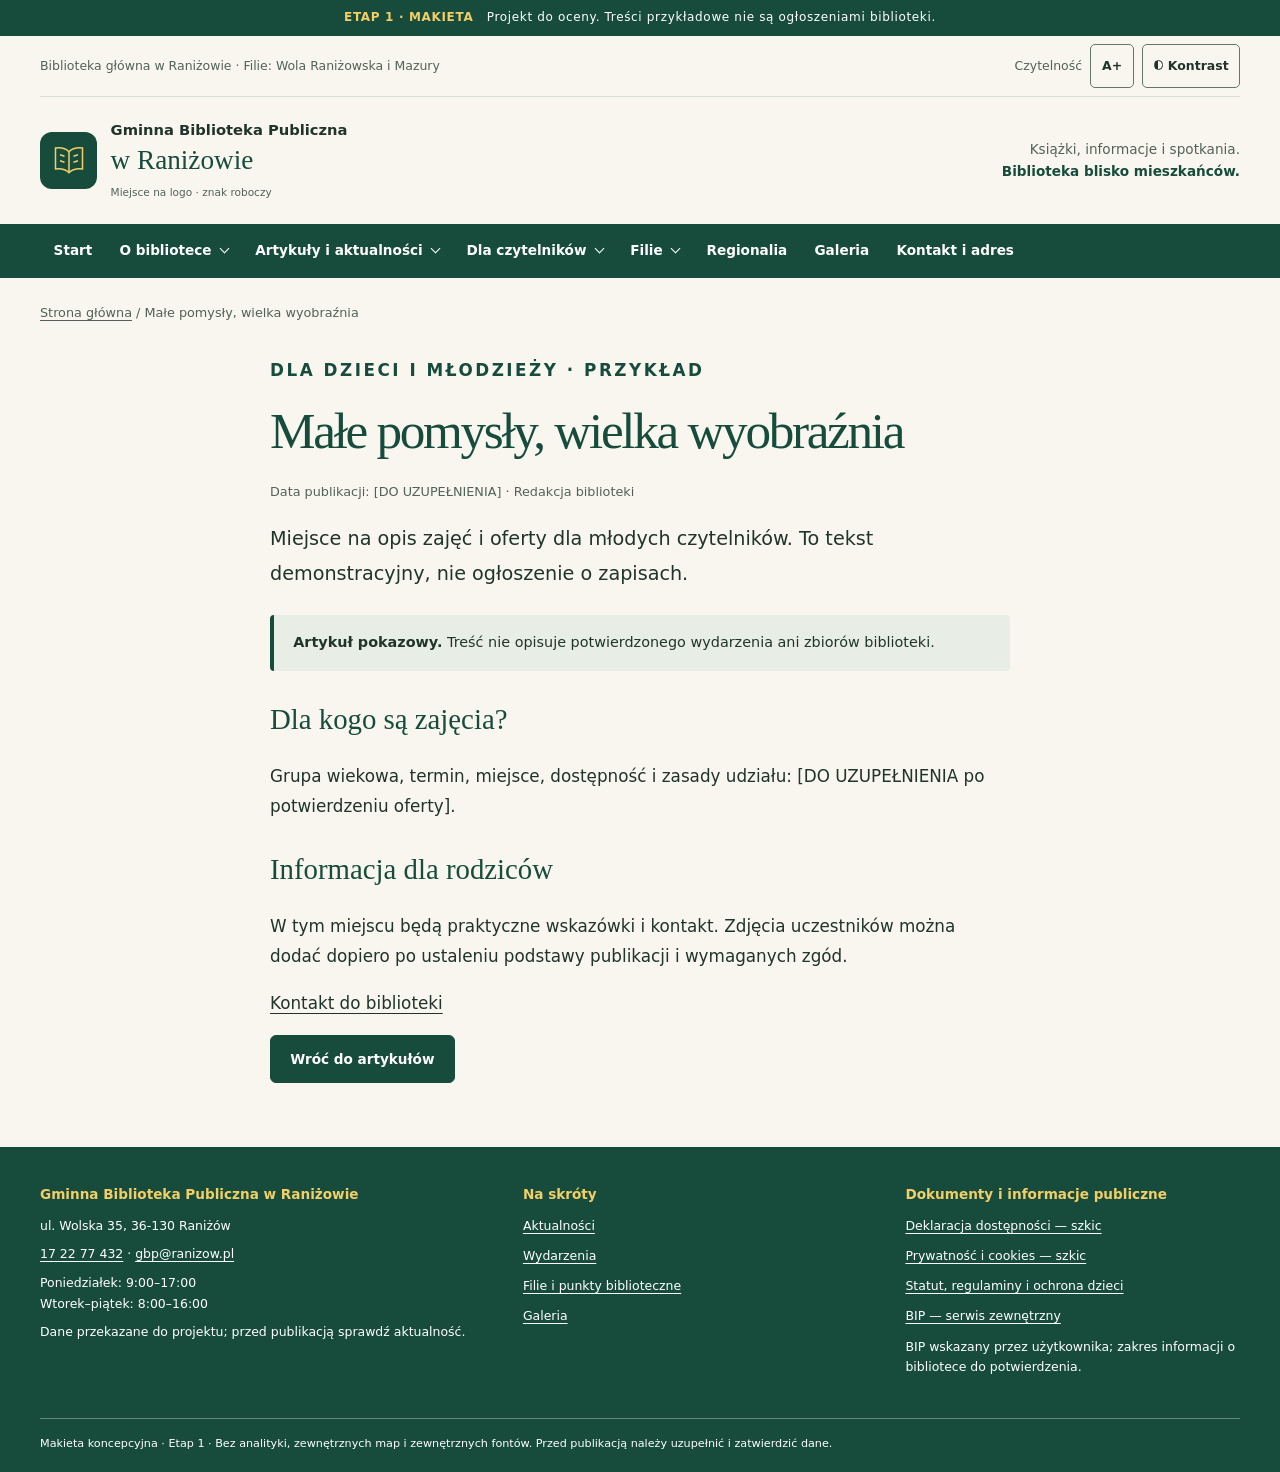
==== makieta/artykul-dzieci.html @ 9894805c "Dodaj makietę biblioteki z godzinami, menu i artykułami" ====
<!doctype html>
<html lang="pl">
<head>
  <meta charset="utf-8">
  <meta name="viewport" content="width=device-width, initial-scale=1">
  <meta name="robots" content="noindex, nofollow">
  <meta name="description" content="Makieta koncepcyjna strony Gminnej Biblioteki Publicznej w Raniżowie. Etap 1 — projekt układu i wyglądu.">
  <title>Małe pomysły, wielka wyobraźnia — makieta biblioteki</title>
  <link rel="stylesheet" href="styles.css">
  <script src="script.js" defer></script>
</head>
<body>
  <a class="skip-link" href="#tresc">Przejdź do treści</a>
  <div class="draft-bar"><span>ETAP 1 · MAKIETA</span> &nbsp; Projekt do oceny. Treści przykładowe nie są ogłoszeniami biblioteki.</div>
  <header>
    <div class="wrap utility"><p>Biblioteka główna w Raniżowie · Filie: Wola Raniżowska i Mazury</p>      <div class="accessibility" role="group" aria-label="Ustawienia czytelności">
        <span>Czytelność</span>
        <button id="font-size" type="button" aria-label="Powiększ tekst" aria-pressed="false">A+</button>
        <button id="contrast" type="button" aria-pressed="false"><span class="contrast-icon" aria-hidden="true"></span> <span>Kontrast</span></button>
      </div>
</div>
    <div class="wrap brand-row">      <a class="brand" href="#tresc" aria-label="Gminna Biblioteka Publiczna w Raniżowie — początek strony">
        <span class="brand-symbol" aria-hidden="true"><svg viewBox="0 0 48 48" fill="none" stroke="currentColor" stroke-width="2"><path d="M24 13c-5-5-11-6-18-5v28c7-1 13 0 18 5 5-5 11-6 18-5V8c-7-1-13 0-18 5Z"/><path d="M24 13v28M12 17l6 2m-6 6 6 2m12-8 6-2m-6 10 6-2"/></svg></span>
        <span class="brand-name">Gminna Biblioteka Publiczna<strong>w Raniżowie</strong><span class="brand-note">Miejsce na logo · znak roboczy</span></span>
      </a>

      <p class="header-message">Książki, informacje i spotkania.<br><strong>Biblioteka blisko mieszkańców.</strong></p>
      <button class="menu-toggle" type="button" aria-controls="menu" aria-expanded="true"><span class="menu-icon" aria-hidden="true"></span> Menu</button>
    </div>
    <div class="navigation-shell"><nav class="nav wrap" id="menu" aria-label="Menu główne">
      <a href="index.html">Start</a>
      <details class="nav-group"><summary>O bibliotece</summary><div class="submenu">
        <a href="informacje.html#o-bibliotece">O nas</a><a href="informacje.html#historia">Historia biblioteki</a><a href="informacje.html#pracownicy">Struktura i pracownicy</a><a href="informacje.html#statut">Statut</a><a href="informacje.html#projekty">Projekty i dofinansowania</a>
      </div></details>
      <details class="nav-group"><summary>Artykuły i aktualności</summary><div class="submenu">
        <a href="artykuly.html">Wszystkie artykuły</a><a href="artykuly.html?kategoria=wydarzenia">Wydarzenia</a><a href="artykuly.html?kategoria=dorosli">Nowości dla dorosłych</a><a href="artykuly.html?kategoria=dzieci">Dla dzieci i młodzieży</a><a href="artykuly.html?kategoria=recenzje">Recenzje</a><a href="artykuly.html?kategoria=ogloszenia">Ogłoszenia</a>
      </div></details>
      <details class="nav-group"><summary>Dla czytelników</summary><div class="submenu">
        <a href="index.html#godziny">Godziny otwarcia</a><a href="informacje.html#zapisy">Jak się zapisać</a><a href="informacje.html#uslugi">Oferta i usługi</a><a href="informacje.html#regulamin">Regulamin i cennik</a><a href="index.html#wydarzenia">Kalendarz wydarzeń</a>
      </div></details>
      <details class="nav-group"><summary>Filie</summary><div class="submenu"><a href="index.html#filia-wola">Wola Raniżowska</a><a href="index.html#filia-mazury">Mazury</a></div></details>
      <a href="index.html#regionalia">Regionalia</a><a href="index.html#galeria">Galeria</a>
      <a href="index.html#kontakt">Kontakt i adres</a>
    </nav></div>
  </header><main id="tresc" tabindex="-1" class="wrap document-main"><p class="breadcrumbs"><a href="index.html">Strona główna</a> / Małe pomysły, wielka wyobraźnia</p><article class="article-detail"><p class="eyebrow">Dla dzieci i młodzieży · przykład</p><h1>Małe pomysły, wielka wyobraźnia</h1><p class="article-meta">Data publikacji: [DO UZUPEŁNIENIA] · Redakcja biblioteki</p><p class="article-lead">Miejsce na opis zajęć i oferty dla młodych czytelników. To tekst demonstracyjny, nie ogłoszenie o zapisach.</p><div class="draft-notice"><strong>Artykuł pokazowy.</strong> Treść nie opisuje potwierdzonego wydarzenia ani zbiorów biblioteki.</div><h2>Dla kogo są zajęcia?</h2><p>Grupa wiekowa, termin, miejsce, dostępność i zasady udziału: [DO UZUPEŁNIENIA po potwierdzeniu oferty].</p><h2>Informacja dla rodziców</h2><p>W tym miejscu będą praktyczne wskazówki i kontakt. Zdjęcia uczestników można dodać dopiero po ustaleniu podstawy publikacji i wymaganych zgód.</p><p><a href="index.html#kontakt">Kontakt do biblioteki</a></p><a class="button" href="artykuly.html">Wróć do artykułów</a></article></main>  <footer><div class="wrap"><div class="footer-grid">
    <section aria-labelledby="contact-title"><h2 id="contact-title">Gminna Biblioteka Publiczna w Raniżowie</h2><p>ul. Wolska 35, 36-130 Raniżów</p><p><a href="tel:+48172277432">17 22 77 432</a> · <a href="mailto:gbp@ranizow.pl">gbp@ranizow.pl</a></p><p>Poniedziałek: 9:00–17:00<br>Wtorek–piątek: 8:00–16:00</p><p>Dane przekazane do projektu; przed publikacją sprawdź aktualność.</p></section>
    <section aria-labelledby="shortcuts-title"><h2 id="shortcuts-title">Na skróty</h2><ul><li><a href="artykuly.html">Aktualności</a></li><li><a href="index.html#wydarzenia">Wydarzenia</a></li><li><a href="index.html#filie">Filie i punkty biblioteczne</a></li><li><a href="index.html#galeria">Galeria</a></li></ul></section>
    <section aria-labelledby="public-title"><h2 id="public-title">Dokumenty i informacje publiczne</h2><ul><li><a href="deklaracja-dostepnosci.html">Deklaracja dostępności — szkic</a></li><li><a href="prywatnosc.html">Prywatność i cookies — szkic</a></li><li><a href="informacje.html#statut">Statut, regulaminy i ochrona dzieci</a></li><li><a href="https://bip.ranizow.pl/6742,6744/6744/">BIP — serwis zewnętrzny</a></li></ul><p class="footer-pending">BIP wskazany przez użytkownika; zakres informacji o bibliotece do potwierdzenia.</p></section>
  </div><div class="footer-note">Makieta koncepcyjna · Etap 1 · Bez analityki, zewnętrznych map i zewnętrznych fontów. Przed publikacją należy uzupełnić i zatwierdzić dane.</div></div></footer>
  <div class="sr-only" id="announcements" role="status" aria-live="polite"></div>
</body>
</html>
---- makieta/styles.css ----
:root {
  --green: #174C3C;
  --green-hover: #10382C;
  --ink: #20342B;
  --muted: #526258;
  --yellow: #F2CF66;
  --cream: #F8F6EF;
  --paper: #FFFFFF;
  --pale: #E8EEE5;
  --line: #D8DED4;
  --control-border: #64766A;
  --font-scale: 1;
  font-size: calc(100% * var(--font-scale));
}
* { box-sizing: border-box; }
html { scroll-behavior: smooth; scroll-padding-top: 1rem; }
body { margin: 0; background: var(--cream); color: var(--ink); font-family: system-ui, -apple-system, "Segoe UI", sans-serif; line-height: 1.65; overflow-wrap: anywhere; }
main *, header *, footer * { min-width: 0; }
a { color: inherit; text-underline-offset: .25em; }
button { font: inherit; cursor: pointer; }
button, a { -webkit-tap-highlight-color: transparent; }
button:focus-visible, a:focus-visible, [tabindex]:focus-visible { outline: 3px solid var(--green); outline-offset: 5px; }
button:disabled { cursor: default; opacity: 1; }
.wrap { width: min(1200px, calc(100% - 80px)); margin-inline: auto; }
.skip-link { position: absolute; z-index: 10; left: 1rem; top: -8rem; background: var(--yellow); color: var(--ink); padding: 1rem; }
.skip-link:focus { top: 1rem; }
.draft-bar { background: var(--green); color: var(--paper); text-align: center; font-size: .75rem; letter-spacing: .055em; padding: .5rem 1rem; }
.draft-bar span { color: var(--yellow); font-weight: 750; }
.utility { display: flex; justify-content: space-between; align-items: center; gap: 1rem; padding-block: .5rem; border-bottom: 1px solid var(--line); font-size: .78rem; color: var(--muted); }
.utility p { margin: 0; }
.utility strong { color: var(--green); }
.accessibility { display: flex; flex-wrap: wrap; align-items: center; gap: .5rem; }
.accessibility button { background: transparent; border: 1px solid var(--control-border); border-radius: 5px; color: var(--ink); min-width: 44px; min-height: 44px; padding: .3rem .65rem; font-weight: 650; }
.accessibility button[aria-pressed="true"] { background: var(--yellow); color: var(--ink); }
.arrow { display: inline-block; width: .9em; height: .9em; vertical-align: baseline; flex-shrink: 0; }
.contrast-icon { display: inline-block; width: .8em; height: .8em; border: 1px solid currentColor; border-radius: 50%; background: linear-gradient(90deg, currentColor 50%, transparent 50%); }
.menu-icon { display: inline-block; width: .85em; height: .7em; border-block: 1.5px solid currentColor; background: linear-gradient(currentColor, currentColor) center / 100% 1.5px no-repeat; }
.brand-row { display: flex; align-items: center; justify-content: space-between; gap: 1.5rem; padding-block: 1.4rem; }
.brand { display: flex; align-items: center; gap: .85rem; text-decoration: none; }
.brand-symbol { display: grid; place-items: center; width: 57px; height: 57px; flex: 0 0 auto; border-radius: 12px; background: var(--green); color: var(--yellow); }
.brand-symbol svg { width: 36px; height: 36px; }
.brand-name { font-size: .92rem; font-weight: 600; line-height: 1.45; }
.brand-name strong { display: block; color: var(--green); font-family: Georgia, serif; font-size: 1.7rem; font-weight: 500; }
.brand-note { font-size: .66rem; color: var(--muted); font-weight: 400; }
.nav { display: flex; align-items: center; gap: 1.5rem; font-size: .85rem; font-weight: 650; }
.nav a { padding-block: .7rem; text-decoration: none; }
.nav a:hover { text-decoration: underline; }
.nav .nav-contact { border: 1px solid var(--control-border); border-radius: 6px; padding: .65rem 1rem; }
.menu-toggle { display: none; background: var(--paper); border: 1px solid var(--control-border); color: var(--ink); border-radius: 6px; min-height: 44px; padding: .5rem 1rem; }
.hero { display: grid; grid-template-columns: minmax(0, 1.08fr) minmax(0, 1fr); min-height: 465px; margin-top: 1rem; border: 1px solid var(--line); border-radius: 12px; overflow: hidden; }
.hero-copy { padding: 3rem 3.3rem; display: flex; flex-direction: column; justify-content: center; align-items: flex-start; }
.eyebrow { margin: 0 0 1rem; color: var(--green); text-transform: uppercase; letter-spacing: .15em; font-size: .7rem; font-weight: 800; }
h1, h2, h3 { font-family: Georgia, "Times New Roman", serif; font-weight: 400; color: var(--green); line-height: 1.17; }
h1 { font-size: clamp(2.7rem, 4.1vw, 4rem); letter-spacing: -.045em; margin: 0 0 1.2rem; }
.hero-copy > p:not(.eyebrow) { font-size: .95rem; max-width: 35ch; color: var(--muted); margin: 0 0 1.7rem; }
.button { display: inline-flex; justify-content: center; align-items: center; gap: 1.3rem; min-height: 48px; text-decoration: none; background: var(--green); color: var(--paper); border: 1px solid var(--green); border-radius: 6px; padding: .7rem 1.2rem; font-size: .85rem; font-weight: 650; }
.button:hover { background: var(--green-hover); }
.hero-art { position: relative; background: var(--pale); display: flex; align-items: center; justify-content: center; padding: 1.2rem; }
.hero-art svg { width: 100%; max-height: 420px; }
.art-caption { position: absolute; bottom: 1rem; right: 1.4rem; font-size: .65rem; color: var(--muted); letter-spacing: .06em; }
.quick-links { display: grid; grid-template-columns: repeat(3, 1fr); gap: 1rem; margin-top: 1.2rem; }
.quick-card { display: flex; gap: .9rem; align-items: flex-start; padding: 1.1rem 1.25rem; background: var(--paper); border: 1px solid var(--line); border-radius: 8px; }
.quick-card svg { width: 25px; height: 25px; flex: 0 0 auto; color: var(--green); margin-top: .2rem; }
.quick-card h2 { font-family: inherit; font-weight: 700; font-size: .85rem; margin: 0 0 .25rem; }
.quick-card p { margin: 0; font-size: .75rem; color: var(--muted); }
.quick-card a { font-size: .75rem; font-weight: 650; }
.section { padding-block: 3.7rem .5rem; }
.section-heading { display: flex; align-items: flex-end; justify-content: space-between; gap: 1rem; margin-bottom: 1.6rem; }
.section-heading .eyebrow { margin-bottom: .5rem; }
.section-heading h2 { font-size: 2.25rem; letter-spacing: -.025em; margin: 0; }
.section-heading > p { font-size: .8rem; color: var(--muted); margin: 0; }
.text-link { font-size: .82rem; font-weight: 650; color: var(--green); }
.news-grid { display: grid; grid-template-columns: repeat(3, 1fr); gap: 1.3rem; }
.news-card { background: var(--paper); border: 1px solid var(--line); border-radius: 8px; overflow: hidden; }
.news-art { height: 176px; display: grid; place-items: center; position: relative; overflow: hidden; }
.news-art svg { height: 100%; width: 100%; }
.art-sage { background: #DCE5D9; }
.art-gold { background: #EBD88D; }
.art-peach { background: #EEDDD0; }
.news-body { padding: 1.4rem; }
.tag { display: inline-block; font-size: .65rem; letter-spacing: .06em; text-transform: uppercase; color: var(--green); font-weight: 800; }
.news-body h3 { font-size: 1.45rem; margin: .6rem 0; }
.news-body p { color: var(--muted); font-size: .83rem; margin: 0 0 1.1rem; }
.sample-note { font-size: .69rem; color: var(--muted); display: block; border-top: 1px solid var(--line); padding-top: .7rem; }
.books-panel { background: var(--pale); border: 1px solid var(--line); border-radius: 10px; padding: 2rem; }
.book-grid { display: grid; grid-template-columns: repeat(4, minmax(0, 1fr)); gap: 1.5rem; }
.book { text-align: center; }
.cover { width: min(100%, 145px); aspect-ratio: 2/2.8; margin: 0 auto .85rem; border-radius: 2px 6px 6px 2px; box-shadow: 8px 9px 0 #20342B12; position: relative; display: flex; flex-direction: column; justify-content: center; align-items: center; padding: 1rem; border-left: 6px solid #20342B20; }
.cover::after { content: ''; position: absolute; inset: 10px; border: 1px solid currentColor; opacity: .4; }
.cover span { font-size: .55rem; text-transform: uppercase; letter-spacing: .12em; }
.cover strong { font: 400 1.5rem/1.2 Georgia, serif; margin: .9rem 0; }
.cover-green { background: var(--green); color: #fff; }
.cover-gold { background: var(--yellow); color: var(--ink); }
.cover-red { background: #7B3931; color: #fff; }
.cover-blue { background: #284E60; color: #fff; }
.book h3 { margin: 0 0 .25rem; font: 700 .84rem/1.5 system-ui, sans-serif; }
.book p { margin: 0; font-size: .72rem; color: var(--muted); }
.notice { margin: 1.25rem 0 0; font-size: .75rem; color: var(--muted); }
.events-about { display: grid; grid-template-columns: 1.12fr 1fr; gap: 3rem; padding-top: 3.7rem; }
.events-about .section { padding-top: 0; }
.event { display: flex; gap: 1rem; align-items: center; border-top: 1px solid var(--line); padding-block: 1.25rem; }
.event-date { flex: 0 0 64px; width: 64px; min-height: 68px; border-radius: 6px; padding: .7rem .4rem; display: grid; place-content: center; text-align: center; background: var(--yellow); color: var(--ink); font-size: .6rem; font-weight: 750; letter-spacing: .02em; line-height: 1.5; }
.event h3 { font-size: 1.2rem; margin: 0 0 .35rem; }
.event p { margin: 0; color: var(--muted); font-size: .75rem; }
.about { border-radius: 10px; background: var(--green); color: var(--paper); padding: 2.5rem; position: relative; overflow: hidden; }
.about .eyebrow { color: var(--yellow); }
.about h2 { color: var(--paper); font-size: 2.1rem; margin: 0 0 1rem; }
.about p:not(.eyebrow) { font-size: .85rem; }
.about a { display: inline-block; margin-top: .5rem; font-size: .85rem; color: var(--yellow); }
.about .line-art { display: block; width: 100%; height: 95px; margin-top: 1rem; color: var(--yellow); }
.gallery-grid { display: grid; grid-template-columns: 1.4fr 1fr 1fr; gap: 1rem; }
.gallery-placeholder { margin: 0; min-height: 180px; background: var(--pale); border: 1px dashed var(--control-border); border-radius: 8px; display: flex; flex-direction: column; align-items: center; justify-content: center; gap: .5rem; text-align: center; padding: 1.5rem; }
.gallery-placeholder svg { color: var(--green); width: 32px; height: 32px; }
.gallery-placeholder figcaption { font-size: .8rem; }
.gallery-placeholder span { display: block; color: var(--muted); font-size: .68rem; }
.branches { display: grid; grid-template-columns: 1fr 1fr; gap: 2rem; background: var(--paper); border: 1px solid var(--line); border-radius: 10px; padding: 2rem; margin-bottom: 3.5rem; }
.branches h2 { font-size: 1.9rem; margin: 0 0 .7rem; }
.branches p { color: var(--muted); font-size: .83rem; margin: 0; }
.branch-details { border-left: 1px solid var(--line); padding-left: 2rem; }
.branch-details strong { font-size: .85rem; }
footer { background: var(--green); color: var(--paper); padding-block: 2.5rem 1.2rem; }
.footer-grid { display: grid; grid-template-columns: 1.3fr 1fr 1fr; gap: 3rem; }
footer h2 { color: var(--yellow); font-family: inherit; font-size: .85rem; font-weight: 650; margin: 0 0 .8rem; }
footer p, footer a, footer li { font-size: .78rem; }
footer p { margin: 0 0 .5rem; }
footer ul { list-style: none; padding: 0; margin: 0; }
footer li { margin-bottom: .6rem; }
footer a:focus-visible { outline-color: var(--yellow); }
.footer-note { border-top: 1px solid #FFFFFF55; margin-top: 2rem; padding-top: 1rem; font-size: .7rem; color: var(--paper); }
.pending { color: var(--muted); font-size: .75rem; }
.footer-pending { color: var(--paper); }
.sr-only { position: absolute; width: 1px; height: 1px; padding: 0; margin: -1px; overflow: hidden; clip-path: inset(50%); white-space: nowrap; border: 0; }
body.high-contrast { --green: #FFFFFF; --green-hover: #FFFF00; --ink: #FFFFFF; --muted: #FFFFFF; --yellow: #FFFF00; --cream: #000000; --paper: #000000; --pale: #000000; --line: #FFFFFF; --control-border: #FFFFFF; }
.high-contrast .draft-bar, .high-contrast footer, .high-contrast .about, .high-contrast .brand-symbol, .high-contrast .button { background: #000; color: #FFF; border: 1px solid #FFF; }
.high-contrast .draft-bar span, .high-contrast .about h2, .high-contrast .about .eyebrow, .high-contrast footer h2, .high-contrast .about a { color: #FFFF00; }
.high-contrast .event-date, .high-contrast .accessibility button[aria-pressed="true"] { background: #FFFF00; color: #000; }
.high-contrast .hero-art, .high-contrast .news-art { background: #000; }
.high-contrast .hero-art > svg, .high-contrast .news-art > svg { opacity: .85; }
.high-contrast .cover { background: #000; color: #FFF; border: 1px solid #FFF; }
.high-contrast .art-caption { background: #000; }
.high-contrast .footer-pending, .high-contrast .footer-note { color: #FFF; }
.high-contrast :focus-visible { outline-color: #FFFF00; }
@media (min-width: 1600px) { .hero { min-height: 500px; } }
@media (max-width: 1100px) {
  .nav { gap: 1rem; font-size: .78rem; }
  .brand-name { font-size: .8rem; }
  .brand-name strong { font-size: 1.5rem; }
  .hero-copy { padding: 2.5rem; }
}
@media (max-width: 900px) {
  .wrap { width: calc(100% - 40px); }
  .brand-row { flex-wrap: wrap; }
  .menu-toggle { display: block; }
  .nav { width: 100%; flex-wrap: wrap; font-size: .9rem; gap: .75rem 1.5rem; }
  .js .nav[data-open="false"] { display: none; }
  .hero-copy { padding: 2rem; }
  h1 { font-size: 2.8rem; }
  .hero { min-height: 410px; }
  .quick-links { gap: .6rem; }
  .quick-card { padding: 1rem; }
  .events-about { gap: 1.5rem; }
  .section-heading h2 { font-size: 2rem; }
  .news-body { padding: 1rem; }
  .footer-grid { gap: 1.5rem; }
}
@media (max-width: 650px) {
  .wrap { width: calc(100% - 32px); }
  .draft-bar { font-size: .65rem; }
  .utility { flex-direction: column; align-items: flex-start; gap: .35rem; }
  .accessibility { width: 100%; justify-content: space-between; }
  .brand-row { padding-block: 1rem; gap: 1rem .5rem; }
  .brand-name { font-size: .7rem; }
  .brand-name strong { font-size: 1.35rem; }
  .brand-symbol { width: 43px; height: 47px; border-radius: 8px; }
  .brand-symbol svg { width: 28px; }
  .brand { gap: .5rem; }
  .menu-toggle { padding-inline: .6rem; font-size: .8rem; }
  .nav { flex-direction: column; align-items: stretch; gap: .25rem; }
  .nav a { display: block; min-height: 44px; }
  .hero { grid-template-columns: minmax(0, 1fr); margin-top: .3rem; }
  .hero-copy { padding: 2rem 1.5rem; }
  h1 { font-size: 2.8rem; }
  .hero-art { min-height: 250px; }
  .hero-art svg { max-height: 280px; }
  .quick-links, .news-grid, .events-about, .branches, .footer-grid { grid-template-columns: 1fr; }
  .quick-links { gap: .6rem; }
  .quick-card { padding: 1rem; }
  .quick-card h2 { font-size: .95rem; }
  .quick-card p, .quick-card a { font-size: .85rem; }
  .quick-card a { display: inline-block; padding-block: .5rem; min-height: 44px; }
  .section { padding-top: 2.5rem; }
  .section-heading { align-items: flex-start; flex-direction: column; gap: .6rem; }
  .news-art { height: 200px; }
  .news-body { padding: 1.4rem; }
  .news-body h3 { font-size: 1.65rem; }
  .book-grid { grid-template-columns: repeat(2, minmax(0, 1fr)); gap: 1.5rem .8rem; }
  .books-panel { padding: 1.25rem; }
  .cover { max-width: 125px; padding: .7rem; }
  .cover strong { font-size: 1.25rem; }
  .events-about { padding-top: 2.5rem; }
  .about { padding: 2rem 1.5rem; }
  .gallery-grid { grid-template-columns: 1fr; }
  .gallery-placeholder { min-height: 150px; }
  .branches { padding: 1.5rem; gap: 1.5rem; margin-bottom: 2.5rem; }
  .branch-details { border-left: 0; padding-left: 0; border-top: 1px solid var(--line); padding-top: 1rem; }
  .footer-grid { gap: 1.5rem; }
  footer a { display: inline-block; padding-block: .3rem; min-height: 44px; }
}
@media (prefers-reduced-motion: reduce) { html { scroll-behavior: auto; } }

/* Poprawiony układ: informacje o wizycie przed artykułami i pozostałymi sekcjami. */
.header-message { margin: 0; font-size: .85rem; color: var(--muted); text-align: right; }
.header-message strong { color: var(--green); }
.navigation-shell { background: var(--green); }
.nav { align-items: stretch; gap: 0; color: #FFFFFF; font-size: .85rem; flex-wrap: wrap; }
.nav > a, .nav-group > summary { display: flex; align-items: center; min-height: 54px; padding: .8rem .85rem; }
.nav > a:hover, .nav-group > summary:hover, .nav-group[open] > summary { background: var(--green-hover); }
.nav :focus-visible { outline-color: var(--yellow); outline-offset: -4px; }
.nav-group { position: relative; }
.nav-group > summary { cursor: pointer; list-style: none; gap: .6rem; font-weight: 650; }
.nav-group > summary::-webkit-details-marker { display: none; }
.nav-group > summary::after { content: ''; border: solid currentColor; border-width: 0 1.5px 1.5px 0; padding: 3px; transform: rotate(45deg); margin-top: -4px; }
.nav-group[open] > summary::after { transform: rotate(225deg); margin-top: 3px; }
.submenu { position: absolute; z-index: 5; left: 0; top: 100%; min-width: 265px; width: max-content; max-width: 330px; background: var(--paper); color: var(--ink); border: 1px solid var(--control-border); box-shadow: 0 12px 20px #20342B15; border-radius: 0 0 6px 6px; padding: .5rem; }
.submenu a { display: block; min-height: 44px; padding: .65rem .8rem; white-space: normal; }
.submenu a:hover { background: var(--pale); }
.submenu a:focus-visible { outline-color: var(--green); }
.visit-intro { padding-top: 2rem; padding-bottom: 1.3rem; }
.visit-intro .eyebrow { margin-bottom: .4rem; }
.visit-intro h1 { font-size: clamp(2rem, 3vw, 2.8rem); letter-spacing: -.025em; margin: 0 0 .5rem; }
.visit-intro > p:last-child { color: var(--muted); margin: 0; font-size: .95rem; }
.visit-grid { display: grid; grid-template-columns: minmax(0, 1.1fr) repeat(2, minmax(0, 1fr)); gap: 1rem; }
.visit-card { background: var(--paper); border: 1px solid var(--line); border-radius: 8px; padding: 1.5rem; }
.card-kicker { font-size: .67rem; font-weight: 750; text-transform: uppercase; letter-spacing: .1em; color: var(--muted); margin-bottom: .7rem; }
.visit-card h2 { font-size: 1.9rem; margin: 0 0 1.2rem; }
.visit-card p { font-size: .85rem; }
.visit-card a { display: inline-block; min-height: 44px; padding-block: .5rem; font-size: .85rem; font-weight: 650; }
.hours-card { background: var(--green); color: #FFFFFF; border-color: var(--green); }
.hours-card h2, .hours-card .card-kicker, .hours-card .notice { color: #FFFFFF; }
.hours-card a { color: var(--yellow); }
.hours-card :focus-visible { outline-color: var(--yellow); }
table { border-collapse: collapse; width: 100%; font-size: .85rem; }
th { text-align: left; font-weight: 550; }
td { text-align: right; }
th, td { padding: .35rem 0; vertical-align: top; }
.hours-card tr + tr { border-top: 1px solid #FFFFFF40; }
.visit-card .notice { font-size: .74rem; }
.visit-lead { font-weight: 650; }
.visit-details { margin: 0; }
.visit-details dt { color: var(--muted); font-size: .75rem; margin-top: 1rem; }
.visit-details dd { margin: .15rem 0 0; font-size: .95rem; font-weight: 650; }
.visit-details .contact-value { font-size: 1.4rem; }
.visit-details dd a { font-size: inherit; }
.service-strip { display: flex; flex-wrap: wrap; align-items: center; justify-content: space-between; gap: .5rem 1.5rem; padding: .8rem 1.25rem; background: var(--pale); border-radius: 6px; margin-top: 1rem; font-size: .82rem; }
.service-strip a { display: inline-block; padding-block: .3rem; min-height: 44px; }
.service-strip .catalog-links { display: flex; flex-wrap: wrap; gap: .5rem 1.5rem; }
.editorial-layout { display: grid; grid-template-columns: minmax(0, 1fr) 260px; gap: 2rem; align-items: start; padding-top: 2.5rem; }
.articles-home { padding-top: 0; }
.articles-home .section-heading h2 { font-size: 2rem; }
.articles-home .news-grid { grid-template-columns: repeat(2, minmax(0, 1fr)); }
.articles-home .news-card:first-child { grid-column: 1 / -1; display: grid; grid-template-columns: minmax(0, .9fr) minmax(0, 1fr); }
.articles-home .news-card:first-child .news-art { height: 100%; min-height: 220px; }
.articles-home .news-card:first-child .news-art svg { max-height: 270px; }
.articles-home .news-card:first-child h3 { font-size: 1.8rem; }
.news-body h3 a { text-decoration: none; }
.news-body h3 a:hover { text-decoration: underline; }
.read-link { display: inline-block; padding-block: .5rem; margin-bottom: .6rem; min-height: 44px; font-size: .85rem; color: var(--green); font-weight: 700; }
.button-small { font-size: .78rem; padding: .5rem .8rem; min-height: 44px; }
.reader-sidebar { display: grid; gap: 1rem; }
.side-card { background: var(--paper); border: 1px solid var(--line); border-radius: 8px; padding: 1.4rem; }
.side-card h2 { font-size: 1.5rem; margin: 0 0 .8rem; }
.side-card ul { list-style: none; padding: 0; margin: 0; }
.side-card li + li { border-top: 1px solid var(--line); }
.side-card a { display: block; min-height: 44px; padding-block: .7rem; font-size: .8rem; }
.side-card p { font-size: .85rem; }
.side-notice { background: var(--yellow); color: var(--ink); border-color: var(--control-border); }
.side-notice .sample-note { color: var(--ink); border-color: var(--control-border); }
.branch-grid { display: grid; grid-template-columns: repeat(2, minmax(0, 1fr)); gap: 1.5rem; }
.branch-card { padding: 1.5rem; background: var(--paper); border: 1px solid var(--line); border-radius: 8px; }
.branch-card h3 { font-size: 1.6rem; margin: 0 0 .8rem; }
.branch-card p { font-size: .85rem; }
.branch-card table { margin-block: 1rem; }
.branch-card tr + tr { border-top: 1px solid var(--line); }
.branch-card .button { margin-top: .5rem; }
.branches-intro { margin-bottom: 1.4rem; color: var(--muted); font-size: .9rem; }
.branch-section { padding-bottom: 3.5rem; }
.document-main { padding-top: 1.5rem; padding-bottom: 4rem; min-height: 50vh; }
.breadcrumbs { color: var(--muted); font-size: .8rem; margin: 0 0 2rem; }
.document-heading { max-width: 760px; margin-bottom: 1.5rem; }
.document-main h1 { font-size: clamp(2rem, 4vw, 3.2rem); }
.filter-group { display: flex; flex-wrap: wrap; gap: .6rem; margin-bottom: 1rem; }
.filter-group button { background: var(--paper); border: 1px solid var(--control-border); border-radius: 5px; color: var(--green); font-size: .85rem; padding: .65rem 1rem; min-height: 44px; }
.filter-group button[aria-pressed="true"] { background: var(--green); color: #FFFFFF; }
#article-count { font-size: .85rem; color: var(--muted); }
.article-detail { max-width: 740px; margin-inline: auto; }
.article-detail h2 { font-size: 1.8rem; margin-top: 2rem; }
.article-detail > p, .document-sections p { font-size: 1.05rem; line-height: 1.8; }
.article-detail .article-meta { color: var(--muted); font-size: .8rem; }
.article-detail .article-lead { font-size: 1.2rem; }
.draft-notice { background: var(--pale); border-left: 4px solid var(--green); border-radius: 4px; padding: 1rem 1.2rem; margin-block: 1.5rem; font-size: .9rem; }
.document-sections { max-width: 760px; }
.document-sections section { padding-block: 1rem; border-bottom: 1px solid var(--line); }
.document-sections h2 { font-size: 1.8rem; }
[hidden] { display: none !important; }
.high-contrast .navigation-shell, .high-contrast .nav-group > summary:hover { background: #000000; }
.high-contrast .nav { color: #FFFFFF; border: 1px solid #FFFFFF; }
.high-contrast .hours-card { background: #000000; border-color: #FFFFFF; }
.high-contrast .side-notice { background: #000000; color: #FFFFFF; }
.high-contrast .filter-group button[aria-pressed="true"] { background: #FFFF00; color: #000000; }
@media (max-width: 1050px) {
  .nav > a, .nav-group > summary { padding-inline: .7rem; }
  .editorial-layout { grid-template-columns: minmax(0, 1fr) 225px; gap: 1rem; }
  .visit-card { padding: 1.1rem; }
  .visit-card h2 { font-size: 1.65rem; }
}
@media (max-width: 900px) {
  .header-message { display: none; }
  .nav { flex-direction: column; align-items: stretch; padding-block: .5rem; }
  .nav > a, .nav-group > summary { min-height: 48px; padding: .8rem; }
  .submenu { position: static; width: 100%; min-width: 0; max-width: none; box-shadow: none; border-radius: 4px; }
  .visit-grid { grid-template-columns: repeat(2, minmax(0, 1fr)); }
  .hours-card { grid-column: 1/-1; }
  .hours-card table { max-width: 600px; }
  .editorial-layout { grid-template-columns: minmax(0, 1fr); }
  .reader-sidebar { grid-template-columns: repeat(2, minmax(0, 1fr)); }
}
@media (max-width: 650px) {
  .visit-intro { padding-top: 1.5rem; }
  .visit-grid, .branch-grid { grid-template-columns: minmax(0, 1fr); }
  .visit-card { padding: 1.4rem; }
  .visit-card h2 { font-size: 1.9rem; }
  .articles-home .news-grid { grid-template-columns: minmax(0, 1fr); }
  .articles-home .news-card:first-child { display: block; }
  .articles-home .news-card:first-child .news-art { height: 200px; min-height: 0; }
  .reader-sidebar { grid-template-columns: minmax(0, 1fr); }
  .editorial-layout { padding-top: 2rem; }
  .branch-section { padding-bottom: 2.5rem; }
}
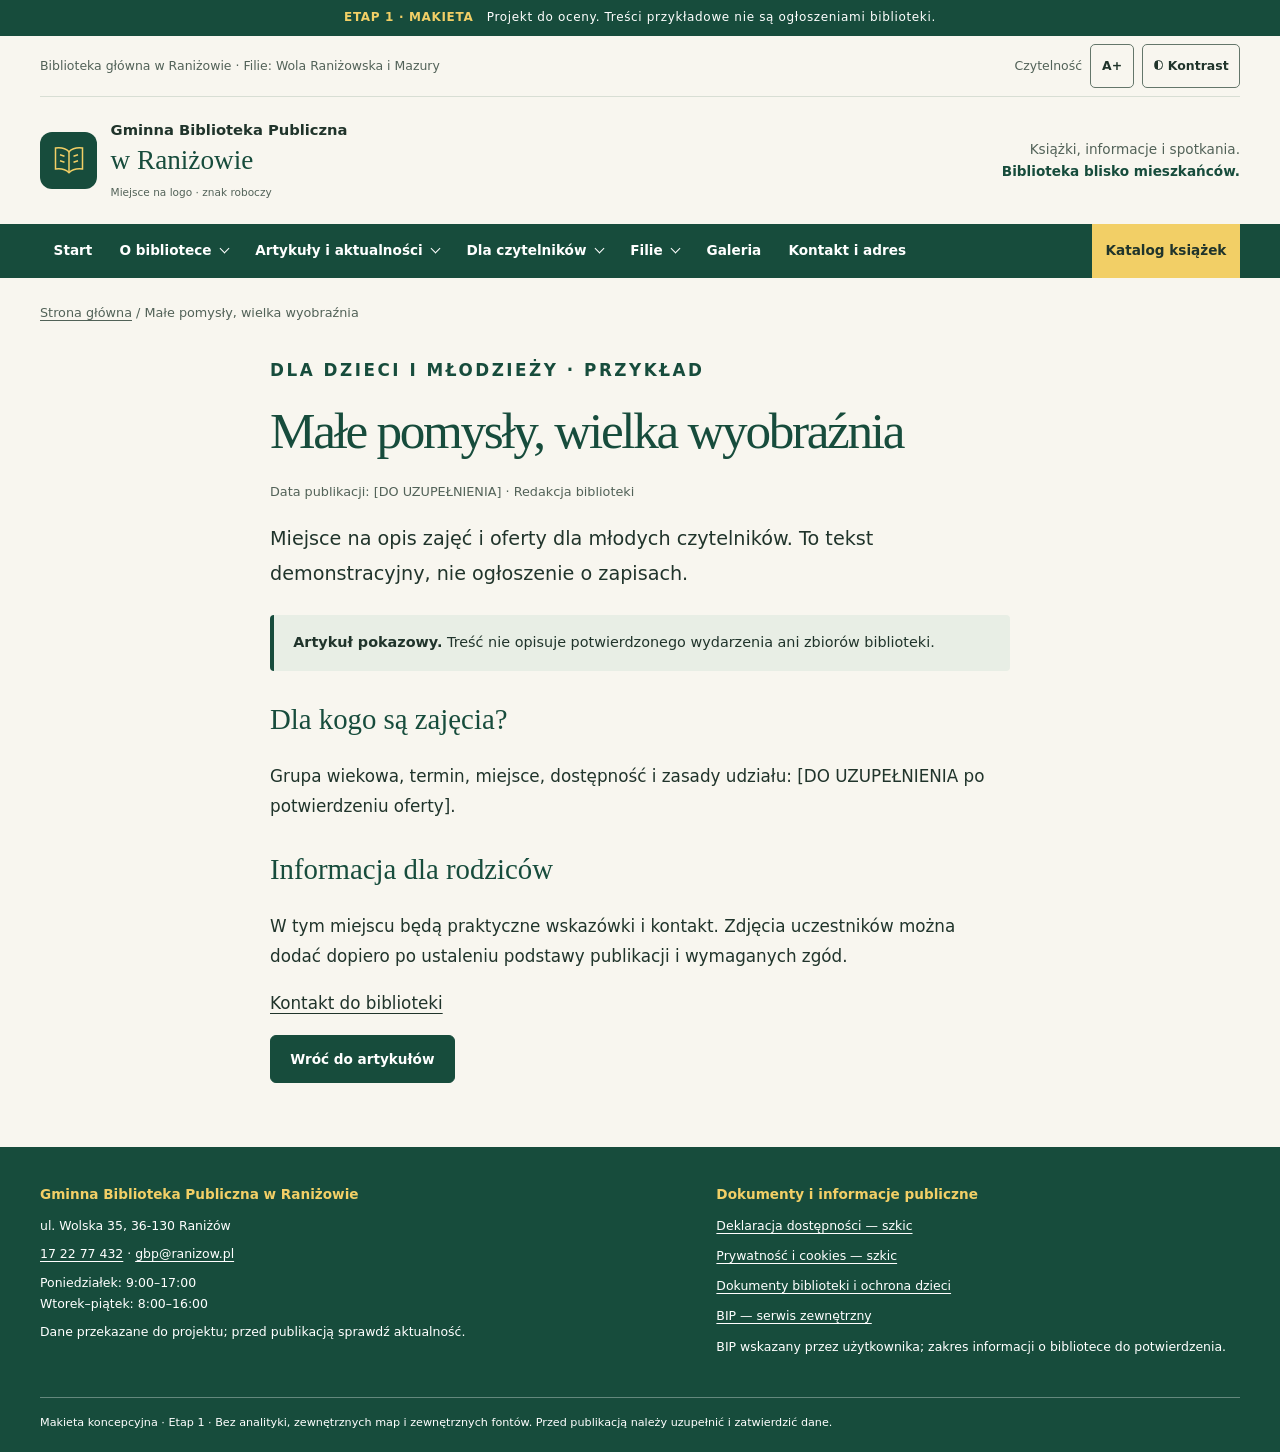
==== commit 4e926075: "Wyróżnij katalogi i ogłoszenia oraz przebuduj strefę czytelnika" ====
--- a/makieta/artykul-dzieci.html
+++ b/makieta/artykul-dzieci.html
@@ -30,22 +30,21 @@
     <div class="navigation-shell"><nav class="nav wrap" id="menu" aria-label="Menu główne">
       <a href="index.html">Start</a>
       <details class="nav-group"><summary>O bibliotece</summary><div class="submenu">
-        <a href="informacje.html#o-bibliotece">O nas</a><a href="informacje.html#historia">Historia biblioteki</a><a href="informacje.html#pracownicy">Struktura i pracownicy</a><a href="informacje.html#statut">Statut</a><a href="informacje.html#projekty">Projekty i dofinansowania</a>
+        <a href="informacje.html#o-bibliotece">O nas</a><a href="informacje.html#pracownicy">Struktura i pracownicy</a><a href="informacje.html#statut">Statut</a><a href="informacje.html#projekty">Projekty i dofinansowania</a>
       </div></details>
       <details class="nav-group"><summary>Artykuły i aktualności</summary><div class="submenu">
         <a href="artykuly.html">Wszystkie artykuły</a><a href="artykuly.html?kategoria=wydarzenia">Wydarzenia</a><a href="artykuly.html?kategoria=dorosli">Nowości dla dorosłych</a><a href="artykuly.html?kategoria=dzieci">Dla dzieci i młodzieży</a><a href="artykuly.html?kategoria=recenzje">Recenzje</a><a href="artykuly.html?kategoria=ogloszenia">Ogłoszenia</a>
       </div></details>
-      <details class="nav-group"><summary>Dla czytelników</summary><div class="submenu">
-        <a href="index.html#godziny">Godziny otwarcia</a><a href="informacje.html#zapisy">Jak się zapisać</a><a href="informacje.html#uslugi">Oferta i usługi</a><a href="informacje.html#regulamin">Regulamin i cennik</a><a href="index.html#wydarzenia">Kalendarz wydarzeń</a>
+      <details class="nav-group"><summary>Dla czytelników</summary><div class="submenu"><a href="informacje.html">Strefa czytelnika</a>
+        <a href="index.html#godziny">Godziny otwarcia</a><a href="informacje.html#zapisy">Jak się zapisać</a><a href="regulamin.html">Regulamin biblioteki</a><a href="index.html#wydarzenia">Kalendarz wydarzeń</a><a href="informacje.html#dokumenty">Dokumenty i dostępność</a>
       </div></details>
       <details class="nav-group"><summary>Filie</summary><div class="submenu"><a href="index.html#filia-wola">Wola Raniżowska</a><a href="index.html#filia-mazury">Mazury</a></div></details>
-      <a href="index.html#regionalia">Regionalia</a><a href="index.html#galeria">Galeria</a>
-      <a href="index.html#kontakt">Kontakt i adres</a>
+      <a href="index.html#galeria">Galeria</a>
+      <a href="index.html#kontakt">Kontakt i adres</a><a class="nav-catalog" href="index.html#katalogi">Katalog książek</a>
     </nav></div>
   </header><main id="tresc" tabindex="-1" class="wrap document-main"><p class="breadcrumbs"><a href="index.html">Strona główna</a> / Małe pomysły, wielka wyobraźnia</p><article class="article-detail"><p class="eyebrow">Dla dzieci i młodzieży · przykład</p><h1>Małe pomysły, wielka wyobraźnia</h1><p class="article-meta">Data publikacji: [DO UZUPEŁNIENIA] · Redakcja biblioteki</p><p class="article-lead">Miejsce na opis zajęć i oferty dla młodych czytelników. To tekst demonstracyjny, nie ogłoszenie o zapisach.</p><div class="draft-notice"><strong>Artykuł pokazowy.</strong> Treść nie opisuje potwierdzonego wydarzenia ani zbiorów biblioteki.</div><h2>Dla kogo są zajęcia?</h2><p>Grupa wiekowa, termin, miejsce, dostępność i zasady udziału: [DO UZUPEŁNIENIA po potwierdzeniu oferty].</p><h2>Informacja dla rodziców</h2><p>W tym miejscu będą praktyczne wskazówki i kontakt. Zdjęcia uczestników można dodać dopiero po ustaleniu podstawy publikacji i wymaganych zgód.</p><p><a href="index.html#kontakt">Kontakt do biblioteki</a></p><a class="button" href="artykuly.html">Wróć do artykułów</a></article></main>  <footer><div class="wrap"><div class="footer-grid">
     <section aria-labelledby="contact-title"><h2 id="contact-title">Gminna Biblioteka Publiczna w Raniżowie</h2><p>ul. Wolska 35, 36-130 Raniżów</p><p><a href="tel:+48172277432">17 22 77 432</a> · <a href="mailto:gbp@ranizow.pl">gbp@ranizow.pl</a></p><p>Poniedziałek: 9:00–17:00<br>Wtorek–piątek: 8:00–16:00</p><p>Dane przekazane do projektu; przed publikacją sprawdź aktualność.</p></section>
-    <section aria-labelledby="shortcuts-title"><h2 id="shortcuts-title">Na skróty</h2><ul><li><a href="artykuly.html">Aktualności</a></li><li><a href="index.html#wydarzenia">Wydarzenia</a></li><li><a href="index.html#filie">Filie i punkty biblioteczne</a></li><li><a href="index.html#galeria">Galeria</a></li></ul></section>
-    <section aria-labelledby="public-title"><h2 id="public-title">Dokumenty i informacje publiczne</h2><ul><li><a href="deklaracja-dostepnosci.html">Deklaracja dostępności — szkic</a></li><li><a href="prywatnosc.html">Prywatność i cookies — szkic</a></li><li><a href="informacje.html#statut">Statut, regulaminy i ochrona dzieci</a></li><li><a href="https://bip.ranizow.pl/6742,6744/6744/">BIP — serwis zewnętrzny</a></li></ul><p class="footer-pending">BIP wskazany przez użytkownika; zakres informacji o bibliotece do potwierdzenia.</p></section>
+    <section aria-labelledby="public-title"><h2 id="public-title">Dokumenty i informacje publiczne</h2><ul><li><a href="deklaracja-dostepnosci.html">Deklaracja dostępności — szkic</a></li><li><a href="prywatnosc.html">Prywatność i cookies — szkic</a></li><li><a href="informacje.html#dokumenty">Dokumenty biblioteki i ochrona dzieci</a></li><li><a href="https://bip.ranizow.pl/6742,6744/6744/">BIP — serwis zewnętrzny</a></li></ul><p class="footer-pending">BIP wskazany przez użytkownika; zakres informacji o bibliotece do potwierdzenia.</p></section>
   </div><div class="footer-note">Makieta koncepcyjna · Etap 1 · Bez analityki, zewnętrznych map i zewnętrznych fontów. Przed publikacją należy uzupełnić i zatwierdzić dane.</div></div></footer>
   <div class="sr-only" id="announcements" role="status" aria-live="polite"></div>
 </body>
--- a/makieta/styles.css
+++ b/makieta/styles.css
@@ -119,7 +119,7 @@
 .branch-details { border-left: 1px solid var(--line); padding-left: 2rem; }
 .branch-details strong { font-size: .85rem; }
 footer { background: var(--green); color: var(--paper); padding-block: 2.5rem 1.2rem; }
-.footer-grid { display: grid; grid-template-columns: 1.3fr 1fr 1fr; gap: 3rem; }
+.footer-grid { display: grid; grid-template-columns: 1.2fr 1fr; gap: 3rem; }
 footer h2 { color: var(--yellow); font-family: inherit; font-size: .85rem; font-weight: 650; margin: 0 0 .8rem; }
 footer p, footer a, footer li { font-size: .78rem; }
 footer p { margin: 0 0 .5rem; }
@@ -251,30 +251,14 @@
 .visit-details dd { margin: .15rem 0 0; font-size: .95rem; font-weight: 650; }
 .visit-details .contact-value { font-size: 1.4rem; }
 .visit-details dd a { font-size: inherit; }
-.service-strip { display: flex; flex-wrap: wrap; align-items: center; justify-content: space-between; gap: .5rem 1.5rem; padding: .8rem 1.25rem; background: var(--pale); border-radius: 6px; margin-top: 1rem; font-size: .82rem; }
-.service-strip a { display: inline-block; padding-block: .3rem; min-height: 44px; }
-.service-strip .catalog-links { display: flex; flex-wrap: wrap; gap: .5rem 1.5rem; }
-.editorial-layout { display: grid; grid-template-columns: minmax(0, 1fr) 260px; gap: 2rem; align-items: start; padding-top: 2.5rem; }
+.editorial-layout { padding-top: 2.8rem; }
 .articles-home { padding-top: 0; }
 .articles-home .section-heading h2 { font-size: 2rem; }
-.articles-home .news-grid { grid-template-columns: repeat(2, minmax(0, 1fr)); }
-.articles-home .news-card:first-child { grid-column: 1 / -1; display: grid; grid-template-columns: minmax(0, .9fr) minmax(0, 1fr); }
-.articles-home .news-card:first-child .news-art { height: 100%; min-height: 220px; }
-.articles-home .news-card:first-child .news-art svg { max-height: 270px; }
-.articles-home .news-card:first-child h3 { font-size: 1.8rem; }
+.articles-home .news-grid { grid-template-columns: repeat(3, minmax(0, 1fr)); }
 .news-body h3 a { text-decoration: none; }
 .news-body h3 a:hover { text-decoration: underline; }
 .read-link { display: inline-block; padding-block: .5rem; margin-bottom: .6rem; min-height: 44px; font-size: .85rem; color: var(--green); font-weight: 700; }
 .button-small { font-size: .78rem; padding: .5rem .8rem; min-height: 44px; }
-.reader-sidebar { display: grid; gap: 1rem; }
-.side-card { background: var(--paper); border: 1px solid var(--line); border-radius: 8px; padding: 1.4rem; }
-.side-card h2 { font-size: 1.5rem; margin: 0 0 .8rem; }
-.side-card ul { list-style: none; padding: 0; margin: 0; }
-.side-card li + li { border-top: 1px solid var(--line); }
-.side-card a { display: block; min-height: 44px; padding-block: .7rem; font-size: .8rem; }
-.side-card p { font-size: .85rem; }
-.side-notice { background: var(--yellow); color: var(--ink); border-color: var(--control-border); }
-.side-notice .sample-note { color: var(--ink); border-color: var(--control-border); }
 .branch-grid { display: grid; grid-template-columns: repeat(2, minmax(0, 1fr)); gap: 1.5rem; }
 .branch-card { padding: 1.5rem; background: var(--paper); border: 1px solid var(--line); border-radius: 8px; }
 .branch-card h3 { font-size: 1.6rem; margin: 0 0 .8rem; }
@@ -305,11 +289,9 @@
 .high-contrast .navigation-shell, .high-contrast .nav-group > summary:hover { background: #000000; }
 .high-contrast .nav { color: #FFFFFF; border: 1px solid #FFFFFF; }
 .high-contrast .hours-card { background: #000000; border-color: #FFFFFF; }
-.high-contrast .side-notice { background: #000000; color: #FFFFFF; }
 .high-contrast .filter-group button[aria-pressed="true"] { background: #FFFF00; color: #000000; }
 @media (max-width: 1050px) {
   .nav > a, .nav-group > summary { padding-inline: .7rem; }
-  .editorial-layout { grid-template-columns: minmax(0, 1fr) 225px; gap: 1rem; }
   .visit-card { padding: 1.1rem; }
   .visit-card h2 { font-size: 1.65rem; }
 }
@@ -321,8 +303,6 @@
   .visit-grid { grid-template-columns: repeat(2, minmax(0, 1fr)); }
   .hours-card { grid-column: 1/-1; }
   .hours-card table { max-width: 600px; }
-  .editorial-layout { grid-template-columns: minmax(0, 1fr); }
-  .reader-sidebar { grid-template-columns: repeat(2, minmax(0, 1fr)); }
 }
 @media (max-width: 650px) {
   .visit-intro { padding-top: 1.5rem; }
@@ -330,9 +310,115 @@
   .visit-card { padding: 1.4rem; }
   .visit-card h2 { font-size: 1.9rem; }
   .articles-home .news-grid { grid-template-columns: minmax(0, 1fr); }
-  .articles-home .news-card:first-child { display: block; }
-  .articles-home .news-card:first-child .news-art { height: 200px; min-height: 0; }
-  .reader-sidebar { grid-template-columns: minmax(0, 1fr); }
   .editorial-layout { padding-top: 2rem; }
   .branch-section { padding-bottom: 2.5rem; }
 }
+
+.nav > .nav-catalog { background: var(--yellow); color: #20342B; font-weight: 800; margin-left: auto; }
+.nav > .nav-catalog:hover { background: #F8E4A4; }
+.nav > .nav-catalog:focus-visible { outline-color: #20342B; }
+.important-announcements { display: grid; grid-template-columns: auto minmax(0, 1fr) auto; gap: 1.3rem; align-items: center; padding: 1.8rem; margin-top: 1.3rem; background: var(--yellow); color: #20342B; border: 1px solid #64766A; border-radius: 9px; }
+.important-symbol { width: 48px; height: 48px; border: 2px solid currentColor; border-radius: 50%; display: grid; place-content: center; font: 700 2rem/1 Georgia, serif; }
+.important-copy .eyebrow { color: inherit; margin-bottom: .4rem; }
+.important-copy h2 { color: inherit; font-size: 1.9rem; margin: 0 0 .5rem; }
+.important-copy p:not(.eyebrow) { font-size: .85rem; margin: 0; }
+.important-copy .announcement-status { margin-top: .6rem !important; font-size: .75rem !important; }
+.important-announcements .button { background: #174C3C; border-color: #174C3C; color: #FFFFFF; }
+.important-announcements .button:focus-visible { outline-color: #20342B; }
+.catalog-section { padding-top: 2.4rem; }
+.catalog-section .section-heading { margin-bottom: 1.1rem; }
+.catalog-feature { display: grid; grid-template-columns: auto minmax(0, 1fr) auto; align-items: center; gap: 1.5rem; padding: 1.7rem 2rem; background: var(--green); color: #FFFFFF; border: 1px solid var(--green); border-radius: 9px; text-decoration: none; }
+.catalog-feature:hover { background: var(--green-hover); }
+.catalog-feature:focus-visible { outline-color: var(--green); }
+.catalog-icon { width: 60px; height: 60px; color: var(--yellow); display: grid; place-items: center; }
+.catalog-icon svg { width: 100%; }
+.catalog-feature-copy { display: grid; gap: .4rem; }
+.catalog-feature-copy strong { font: 400 1.9rem/1.25 Georgia, serif; }
+.catalog-feature-copy > span:last-child { font-size: .85rem; }
+.catalog-label { text-transform: uppercase; letter-spacing: .1em; font-size: .65rem; font-weight: 800; }
+.catalog-feature .catalog-label { color: var(--yellow); }
+.catalog-action { display: inline-flex; align-items: center; justify-content: center; gap: 1rem; color: #20342B; background: var(--yellow); padding: .8rem 1.2rem; border-radius: 5px; font-size: .85rem; font-weight: 750; }
+.catalog-action svg, .catalog-card-action svg, .journey-action svg { width: 20px; height: 20px; flex-shrink: 0; }
+.catalog-grid { display: grid; grid-template-columns: repeat(3, minmax(0, 1fr)); gap: 1rem; margin-top: 1rem; }
+.catalog-card { background: var(--paper); border: 1px solid var(--control-border); border-radius: 8px; text-decoration: none; padding: 1.4rem; }
+.catalog-card:hover { background: var(--pale); }
+.catalog-card .catalog-label { color: var(--muted); }
+.catalog-card h3 { font-size: 1.65rem; margin: .5rem 0; }
+.catalog-card p { font-size: .85rem; color: var(--muted); margin: 0 0 1rem; }
+.catalog-card-action { display: flex; justify-content: space-between; align-items: center; gap: .75rem; color: var(--green); font-size: .8rem; font-weight: 750; min-height: 44px; }
+.reader-hero { background: var(--green); color: #FFFFFF; border-radius: 10px; display: grid; grid-template-columns: minmax(0, 1.6fr) minmax(0, 1fr); gap: 2rem; padding: 3rem; }
+.reader-hero .eyebrow { color: var(--yellow); }
+.reader-hero h1 { color: #FFFFFF; font-size: clamp(2.3rem, 3.8vw, 3.5rem); margin-bottom: 1.25rem; }
+.reader-hero p:not(.eyebrow) { max-width: 48ch; font-size: 1rem; margin: 0 0 1.5rem; }
+.button-yellow { background: var(--yellow); color: #20342B; border-color: var(--yellow); }
+.button-yellow:hover { background: #F8E4A4; }
+.reader-hero a:focus-visible { outline-color: var(--yellow); }
+.reader-illustration { display: flex; align-items: center; justify-content: center; gap: 1.4rem; color: var(--yellow); padding: 1.5rem; border: 1px solid #FFFFFF55; border-radius: 100px 100px 12px 12px; }
+.reader-illustration svg { width: 100px; max-width: 45%; flex-shrink: 0; }
+.reader-illustration span { font: 400 1.6rem/1.5 Georgia, serif; }
+.reader-journey { display: grid; grid-template-columns: repeat(3, minmax(0, 1fr)); gap: 1rem; margin-top: 1.2rem; }
+.journey-card { background: var(--paper); border: 1px solid var(--line); border-radius: 8px; padding: 1.5rem; text-decoration: none; }
+.journey-card:hover { background: var(--pale); border-color: var(--control-border); }
+.journey-number { display: inline-grid; place-content: center; width: 40px; height: 40px; background: var(--pale); border-radius: 50%; color: var(--green); font-weight: 750; font-size: .85rem; }
+.journey-card h2 { font-size: 1.6rem; margin: 1rem 0 .65rem; }
+.journey-card p { font-size: .87rem; color: var(--muted); }
+.journey-action { display: flex; align-items: center; justify-content: space-between; gap: .8rem; font-size: .8rem; font-weight: 750; color: var(--green); padding-top: .5rem; }
+.reader-registration { display: grid; grid-template-columns: minmax(0, 1fr) minmax(0, 1.2fr); gap: 3rem; margin-top: 3.5rem; padding: 2.5rem; border-radius: 9px; background: var(--pale); }
+.reader-registration h2 { font-size: 2.2rem; margin: 0 0 1rem; }
+.reader-registration p { font-size: .95rem; }
+.registration-steps { counter-reset: registration; list-style: none; padding: 0; margin: 0; }
+.registration-steps li { position: relative; padding: .5rem 0 1rem 2.7rem; counter-increment: registration; }
+.registration-steps li::before { content: counter(registration); position: absolute; top: .4rem; left: 0; width: 29px; height: 29px; display: grid; place-content: center; border: 1px solid var(--control-border); border-radius: 50%; font-size: .8rem; color: var(--green); }
+.registration-steps strong, .registration-steps span { display: block; }
+.registration-steps strong { font-size: .95rem; margin-bottom: .25rem; }
+.registration-steps span { color: var(--muted); font-size: .85rem; }
+.documents-intro { color: var(--muted); font-size: .95rem; max-width: 75ch; margin: 0 0 1.5rem; }
+.document-grid { display: grid; grid-template-columns: repeat(3, minmax(0, 1fr)); gap: 1rem; }
+.document-card { background: var(--paper); border: 1px solid var(--line); border-radius: 8px; padding: 1.5rem; display: flex; flex-direction: column; align-items: flex-start; }
+.document-type { display: inline-block; background: var(--pale); color: var(--green); border-radius: 4px; padding: .35rem .5rem; font-size: .67rem; font-weight: 750; }
+.document-draft { background: #F4E8B6; color: #20342B; }
+.document-card h3 { font-size: 1.65rem; margin: 1rem 0 .7rem; }
+.document-card p { color: var(--muted); font-size: .85rem; margin: 0 0 1rem; }
+.document-card a { margin-top: auto; display: inline-flex; align-items: center; min-height: 44px; font-size: .8rem; color: var(--green); font-weight: 650; }
+.institution-grid { display: grid; grid-template-columns: repeat(3, minmax(0, 1fr)); gap: 1.5rem; }
+.institution-grid section { border-top: 2px solid var(--control-border); padding-top: 1rem; }
+.institution-grid h3 { font-size: 1.5rem; margin: 0 0 1rem; }
+.institution-grid p { font-size: .9rem; }
+.document-status { background: var(--pale); border: 1px solid var(--control-border); border-radius: 8px; padding: 1.7rem; margin-block: 2rem; }
+.document-status h2 { margin-top: 1rem; }
+.document-status p { font-size: 1rem; }
+.high-contrast .catalog-feature, .high-contrast .reader-hero { background: #000000; border: 1px solid #FFFFFF; }
+.high-contrast .catalog-feature:hover { background: #000000; }
+.high-contrast .button-yellow { background: #FFFF00; color: #000000; }
+.high-contrast .catalog-feature:focus-visible { outline-color: #FFFF00; }
+@media (max-width: 1050px) {
+  .catalog-feature { padding: 1.5rem; gap: 1rem; }
+  .catalog-feature-copy strong { font-size: 1.6rem; }
+  .reader-hero { padding: 2rem; }
+  .reader-registration { gap: 2rem; padding: 2rem; }
+}
+@media (max-width: 900px) {
+  .nav > .nav-catalog { margin-left: 0; }
+  .important-announcements { grid-template-columns: auto minmax(0, 1fr); }
+  .important-announcements > .button { grid-column: 2; justify-self: start; }
+  .catalog-feature { grid-template-columns: auto minmax(0, 1fr); }
+  .catalog-action { grid-column: 2; justify-self: start; }
+  .reader-hero { grid-template-columns: minmax(0, 1fr); }
+  .reader-illustration { display: none; }
+  .reader-registration { grid-template-columns: minmax(0, 1fr); }
+  .document-grid, .institution-grid { grid-template-columns: repeat(2, minmax(0, 1fr)); }
+  .articles-home .news-grid { grid-template-columns: repeat(2, minmax(0, 1fr)); }
+}
+@media (max-width: 650px) {
+  .important-announcements { grid-template-columns: minmax(0, 1fr); padding: 1.4rem; gap: .8rem; }
+  .important-symbol { width: 38px; height: 38px; font-size: 1.6rem; }
+  .important-announcements > .button { grid-column: 1; }
+  .catalog-section { padding-top: 2rem; }
+  .catalog-feature { grid-template-columns: minmax(0, 1fr); padding: 1.4rem; gap: 1rem; }
+  .catalog-action { grid-column: 1; justify-self: stretch; }
+  .catalog-grid, .reader-journey, .document-grid, .institution-grid, .articles-home .news-grid { grid-template-columns: minmax(0, 1fr); }
+  .catalog-icon { width: 44px; height: 44px; }
+  .reader-hero { padding: 1.5rem; }
+  .reader-hero h1 { font-size: 2.3rem; }
+  .reader-registration { padding: 1.5rem; margin-top: 2.5rem; }
+}
